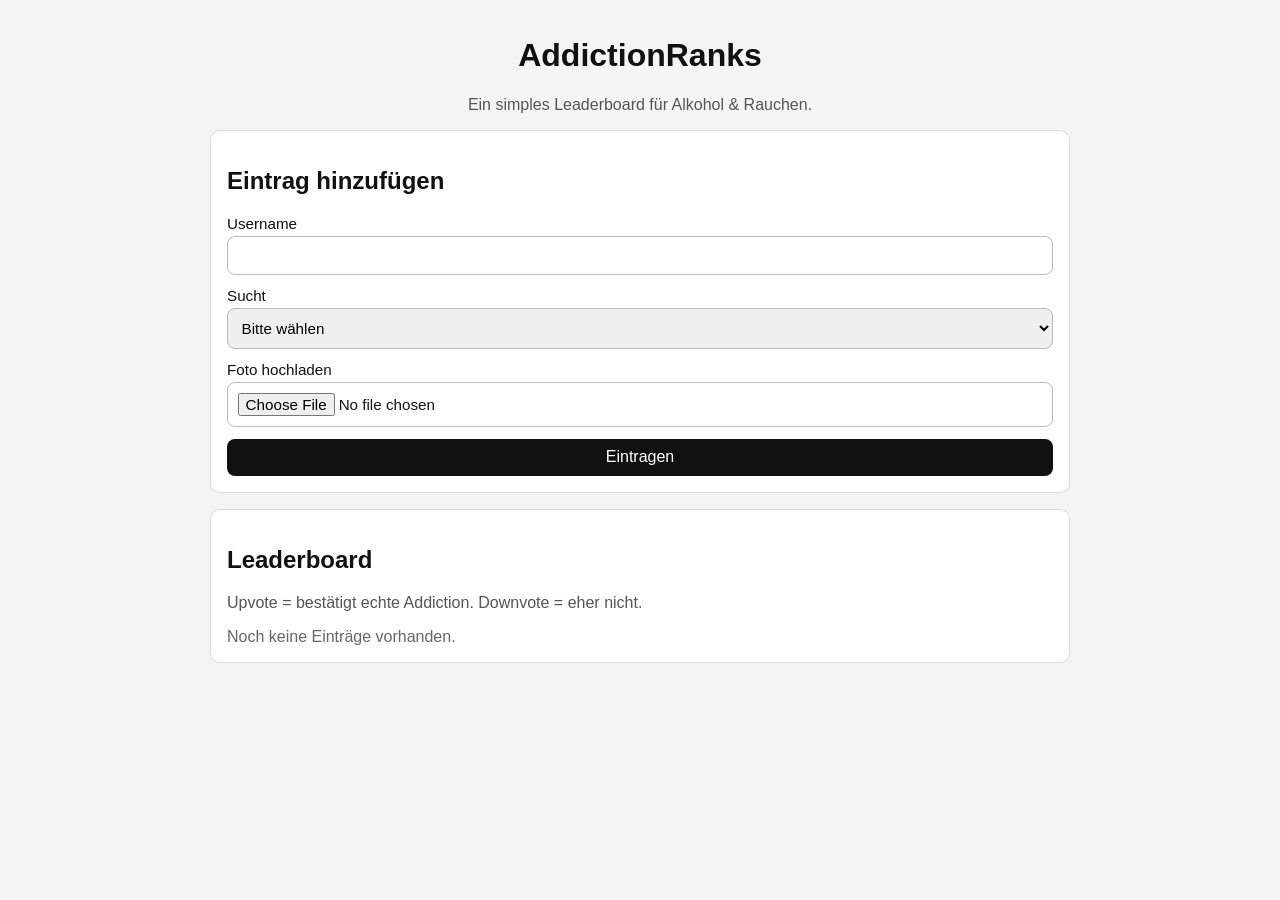
==== index.html @ 6ead7b9b "Create simple AddictionRanks leaderboard page" ====
<!doctype html>
<html lang="de">
  <head>
    <meta charset="UTF-8" />
    <meta name="viewport" content="width=device-width, initial-scale=1.0" />
    <title>AddictionRanks</title>
    <link rel="stylesheet" href="styles.css" />
  </head>
  <body>
    <main class="container">
      <header>
        <h1>AddictionRanks</h1>
        <p class="subtitle">Ein simples Leaderboard für Alkohol &amp; Rauchen.</p>
      </header>

      <section class="card">
        <h2>Eintrag hinzufügen</h2>
        <form id="entry-form">
          <label>
            Username
            <input type="text" id="username" maxlength="24" required />
          </label>

          <label>
            Sucht
            <select id="addiction" required>
              <option value="">Bitte wählen</option>
              <option value="Alkohol">Alkohol</option>
              <option value="Rauchen">Rauchen</option>
            </select>
          </label>

          <label>
            Foto hochladen
            <input type="file" id="photo" accept="image/*" required />
          </label>

          <button type="submit">Eintragen</button>
        </form>
      </section>

      <section class="card">
        <h2>Leaderboard</h2>
        <p class="hint">Upvote = bestätigt echte Addiction. Downvote = eher nicht.</p>
        <div id="leaderboard" class="leaderboard"></div>
      </section>
    </main>

    <template id="entry-template">
      <article class="entry">
        <img class="entry-photo" alt="Upload eines Users" />
        <div class="entry-content">
          <h3 class="entry-name"></h3>
          <p class="entry-addiction"></p>
          <p class="entry-score"></p>
          <div class="entry-actions">
            <button class="vote-up" type="button">⬆ Upvote</button>
            <button class="vote-down" type="button">⬇ Downvote</button>
          </div>
        </div>
      </article>
    </template>

    <script src="script.js"></script>
  </body>
</html>
---- styles.css ----
:root {
  color-scheme: light;
  font-family: Arial, Helvetica, sans-serif;
}

body {
  margin: 0;
  background: #f4f4f4;
  color: #111;
}

.container {
  max-width: 860px;
  margin: 0 auto;
  padding: 1rem;
}

header {
  text-align: center;
  margin-bottom: 1rem;
}

.subtitle {
  margin-top: 0;
  color: #555;
}

.card {
  background: #fff;
  border: 1px solid #ddd;
  border-radius: 10px;
  padding: 1rem;
  margin-bottom: 1rem;
}

form {
  display: grid;
  gap: 0.75rem;
}

label {
  display: grid;
  gap: 0.3rem;
  font-size: 0.95rem;
}

input,
select,
button {
  font: inherit;
  padding: 0.6rem;
  border-radius: 8px;
  border: 1px solid #bbb;
}

button {
  cursor: pointer;
  background: #111;
  color: #fff;
  border: 0;
}

button:hover {
  opacity: 0.9;
}

.hint {
  margin-top: 0;
  color: #555;
}

.leaderboard {
  display: grid;
  gap: 0.75rem;
}

.entry {
  border: 1px solid #ddd;
  border-radius: 8px;
  padding: 0.75rem;
  display: grid;
  grid-template-columns: 120px 1fr;
  gap: 0.75rem;
  align-items: start;
}

.entry-photo {
  width: 120px;
  height: 120px;
  object-fit: cover;
  border-radius: 8px;
  background: #eee;
}

.entry-content h3,
.entry-content p {
  margin: 0 0 0.4rem;
}

.entry-actions {
  display: flex;
  gap: 0.4rem;
}

.entry-actions button {
  background: #222;
  padding: 0.45rem 0.6rem;
}

.empty {
  margin: 0;
  color: #666;
}

@media (max-width: 620px) {
  .entry {
    grid-template-columns: 1fr;
  }

  .entry-photo {
    width: 100%;
    height: 220px;
  }
}
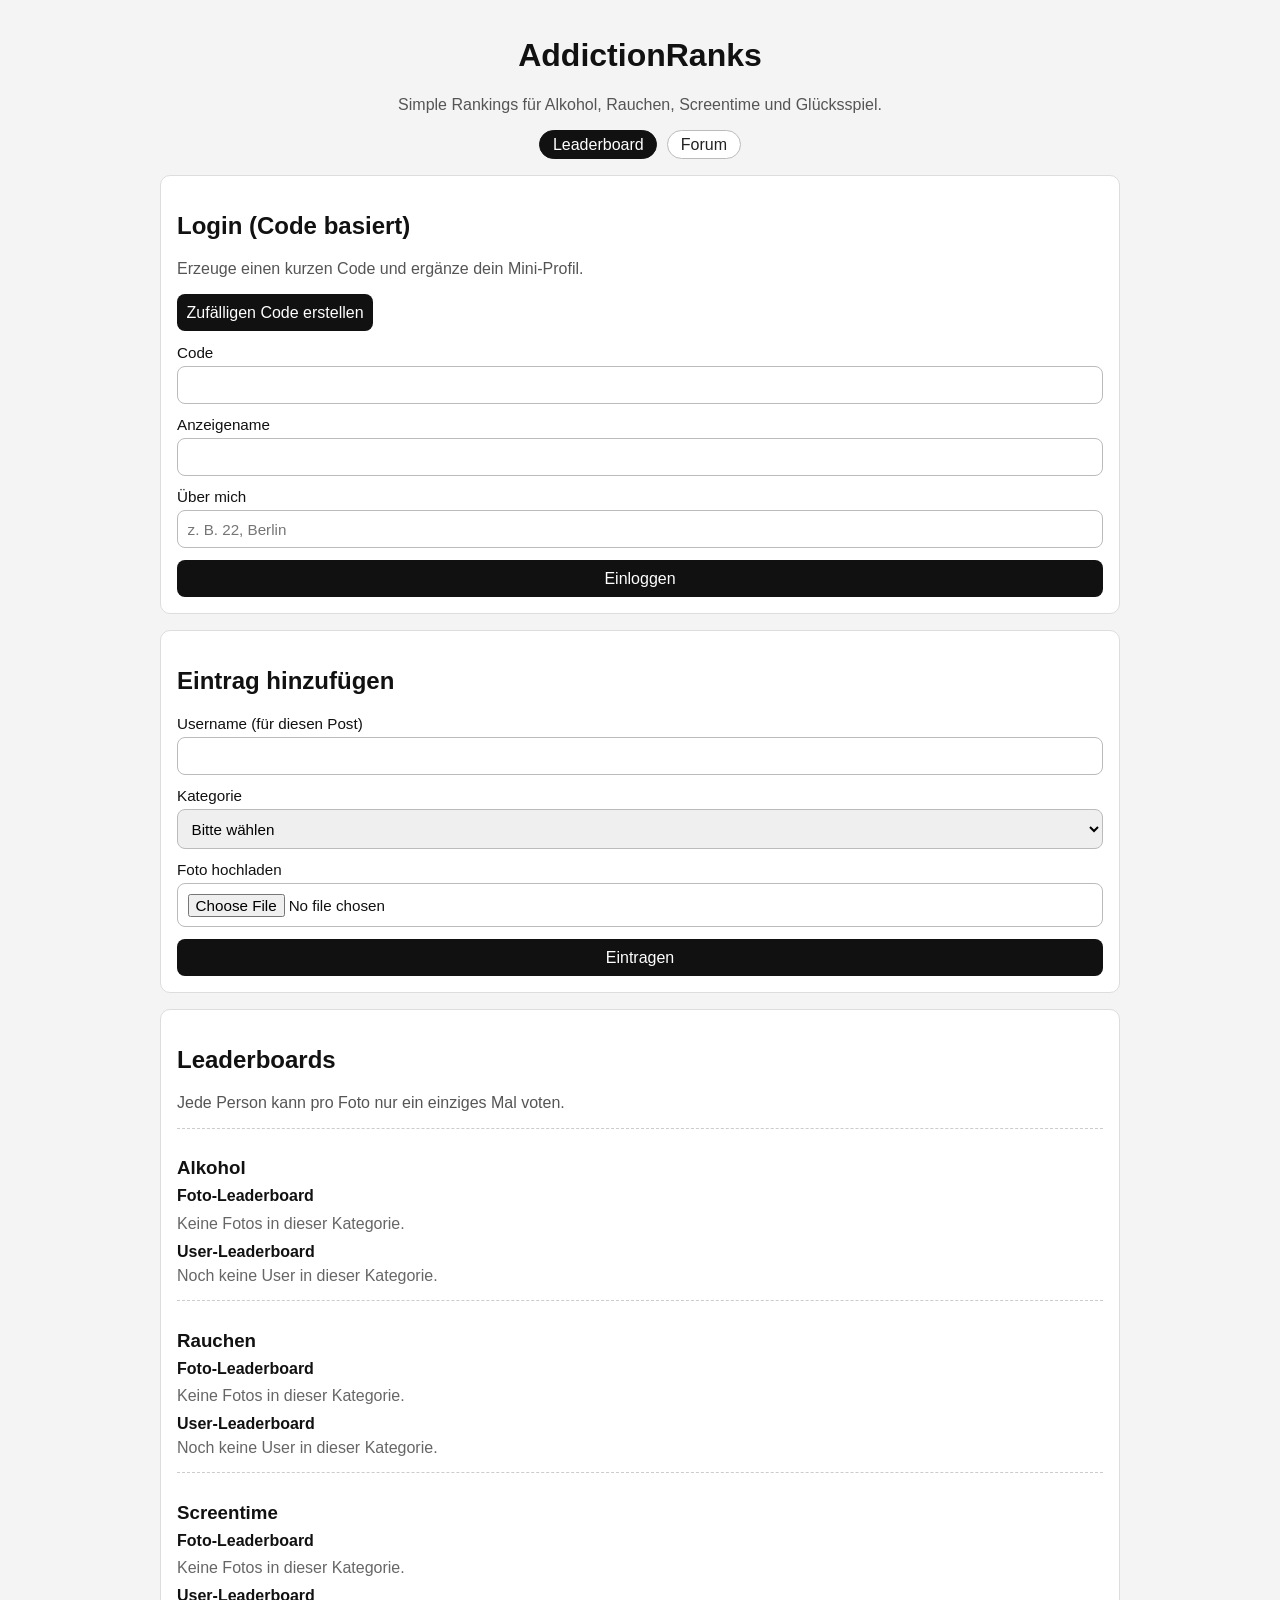
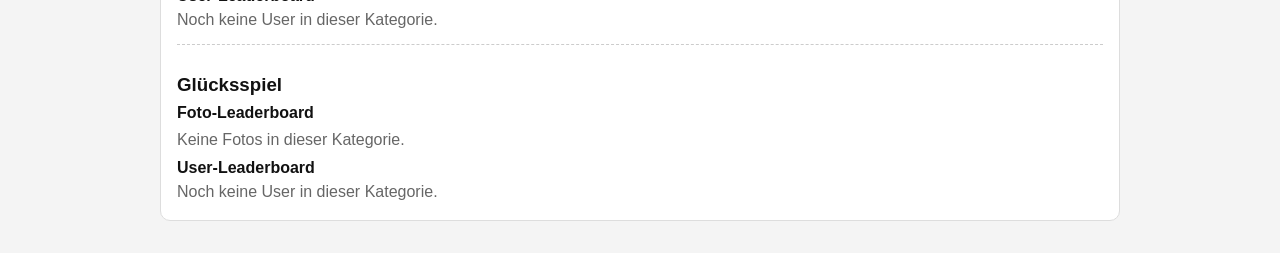
==== commit 8ab490d9: "Add code login, multi-category leaderboards, and forum subpage" ====
--- a/index.html
+++ b/index.html
@@ -10,24 +10,56 @@
     <main class="container">
       <header>
         <h1>AddictionRanks</h1>
-        <p class="subtitle">Ein simples Leaderboard für Alkohol &amp; Rauchen.</p>
+        <p class="subtitle">Simple Rankings für Alkohol, Rauchen, Screentime und Glücksspiel.</p>
+        <nav class="nav-links">
+          <a href="index.html" aria-current="page">Leaderboard</a>
+          <a href="forum.html">Forum</a>
+        </nav>
       </header>
+
+      <section class="card" id="auth-card">
+        <h2>Login (Code basiert)</h2>
+        <p class="hint">Erzeuge einen kurzen Code und ergänze dein Mini-Profil.</p>
+
+        <div id="auth-logged-out">
+          <button type="button" id="generate-code">Zufälligen Code erstellen</button>
+          <p class="generated-code" id="generated-code"></p>
+          <form id="activate-code-form" class="inline-form">
+            <label>
+              Code
+              <input type="text" id="login-code" maxlength="8" required />
+            </label>
+            <label>
+              Anzeigename
+              <input type="text" id="profile-name" maxlength="24" required />
+            </label>
+            <label>
+              Über mich
+              <input type="text" id="profile-about" maxlength="80" placeholder="z. B. 22, Berlin" />
+            </label>
+            <button type="submit">Einloggen</button>
+          </form>
+        </div>
+
+        <div id="auth-logged-in" hidden>
+          <p><strong>Code:</strong> <span id="session-code"></span></p>
+          <p><strong>Name:</strong> <span id="session-name"></span></p>
+          <p><strong>Profil:</strong> <span id="session-about"></span></p>
+          <button type="button" id="logout">Ausloggen</button>
+        </div>
+      </section>
 
       <section class="card">
         <h2>Eintrag hinzufügen</h2>
         <form id="entry-form">
           <label>
-            Username
+            Username (für diesen Post)
             <input type="text" id="username" maxlength="24" required />
           </label>
 
           <label>
-            Sucht
-            <select id="addiction" required>
-              <option value="">Bitte wählen</option>
-              <option value="Alkohol">Alkohol</option>
-              <option value="Rauchen">Rauchen</option>
-            </select>
+            Kategorie
+            <select id="addiction" required></select>
           </label>
 
           <label>
@@ -40,23 +72,24 @@
       </section>
 
       <section class="card">
-        <h2>Leaderboard</h2>
-        <p class="hint">Upvote = bestätigt echte Addiction. Downvote = eher nicht.</p>
-        <div id="leaderboard" class="leaderboard"></div>
+        <h2>Leaderboards</h2>
+        <p class="hint">Jede Person kann pro Foto nur ein einziges Mal voten.</p>
+        <div id="leaderboards" class="leaderboards"></div>
       </section>
     </main>
 
-    <template id="entry-template">
+    <template id="photo-entry-template">
       <article class="entry">
         <img class="entry-photo" alt="Upload eines Users" />
         <div class="entry-content">
-          <h3 class="entry-name"></h3>
-          <p class="entry-addiction"></p>
+          <h4 class="entry-name"></h4>
+          <p class="entry-profile"></p>
           <p class="entry-score"></p>
           <div class="entry-actions">
             <button class="vote-up" type="button">⬆ Upvote</button>
             <button class="vote-down" type="button">⬇ Downvote</button>
           </div>
+          <p class="vote-info"></p>
         </div>
       </article>
     </template>
--- a/styles.css
+++ b/styles.css
@@ -10,7 +10,7 @@
 }
 
 .container {
-  max-width: 860px;
+  max-width: 960px;
   margin: 0 auto;
   padding: 1rem;
 }
@@ -23,6 +23,27 @@
 .subtitle {
   margin-top: 0;
   color: #555;
+}
+
+.nav-links {
+  display: flex;
+  justify-content: center;
+  gap: 0.6rem;
+}
+
+.nav-links a {
+  text-decoration: none;
+  border: 1px solid #bbb;
+  border-radius: 999px;
+  padding: 0.3rem 0.8rem;
+  color: #222;
+  background: #fff;
+}
+
+.nav-links a[aria-current="page"] {
+  background: #111;
+  color: #fff;
+  border-color: #111;
 }
 
 .card {
@@ -38,6 +59,10 @@
   gap: 0.75rem;
 }
 
+.inline-form {
+  margin-top: 0.8rem;
+}
+
 label {
   display: grid;
   gap: 0.3rem;
@@ -46,11 +71,17 @@
 
 input,
 select,
-button {
+button,
+textarea {
   font: inherit;
   padding: 0.6rem;
   border-radius: 8px;
   border: 1px solid #bbb;
+}
+
+.generated-code {
+  margin: 0.6rem 0 0;
+  font-weight: bold;
 }
 
 button {
@@ -69,9 +100,24 @@
   color: #555;
 }
 
+.leaderboards,
 .leaderboard {
   display: grid;
   gap: 0.75rem;
+}
+
+.category-block {
+  border-top: 1px dashed #ccc;
+  padding-top: 0.6rem;
+}
+
+.category-block h3 {
+  margin-bottom: 0.5rem;
+}
+
+.category-block h4 {
+  margin: 0.4rem 0;
+  font-size: 1rem;
 }
 
 .entry {
@@ -81,7 +127,6 @@
   display: grid;
   grid-template-columns: 120px 1fr;
   gap: 0.75rem;
-  align-items: start;
 }
 
 .entry-photo {
@@ -92,14 +137,15 @@
   background: #eee;
 }
 
-.entry-content h3,
+.entry-content h4,
 .entry-content p {
-  margin: 0 0 0.4rem;
+  margin: 0 0 0.35rem;
 }
 
 .entry-actions {
   display: flex;
   gap: 0.4rem;
+  margin-bottom: 0.2rem;
 }
 
 .entry-actions button {
@@ -107,12 +153,25 @@
   padding: 0.45rem 0.6rem;
 }
 
+.simple-list p,
 .empty {
-  margin: 0;
+  margin: 0.2rem 0;
   color: #666;
 }
 
-@media (max-width: 620px) {
+.forum-post {
+  border: 1px solid #ddd;
+  border-radius: 8px;
+  padding: 0.75rem;
+  background: #fafafa;
+}
+
+.forum-post h3,
+.forum-post p {
+  margin: 0 0 0.4rem;
+}
+
+@media (max-width: 680px) {
   .entry {
     grid-template-columns: 1fr;
   }
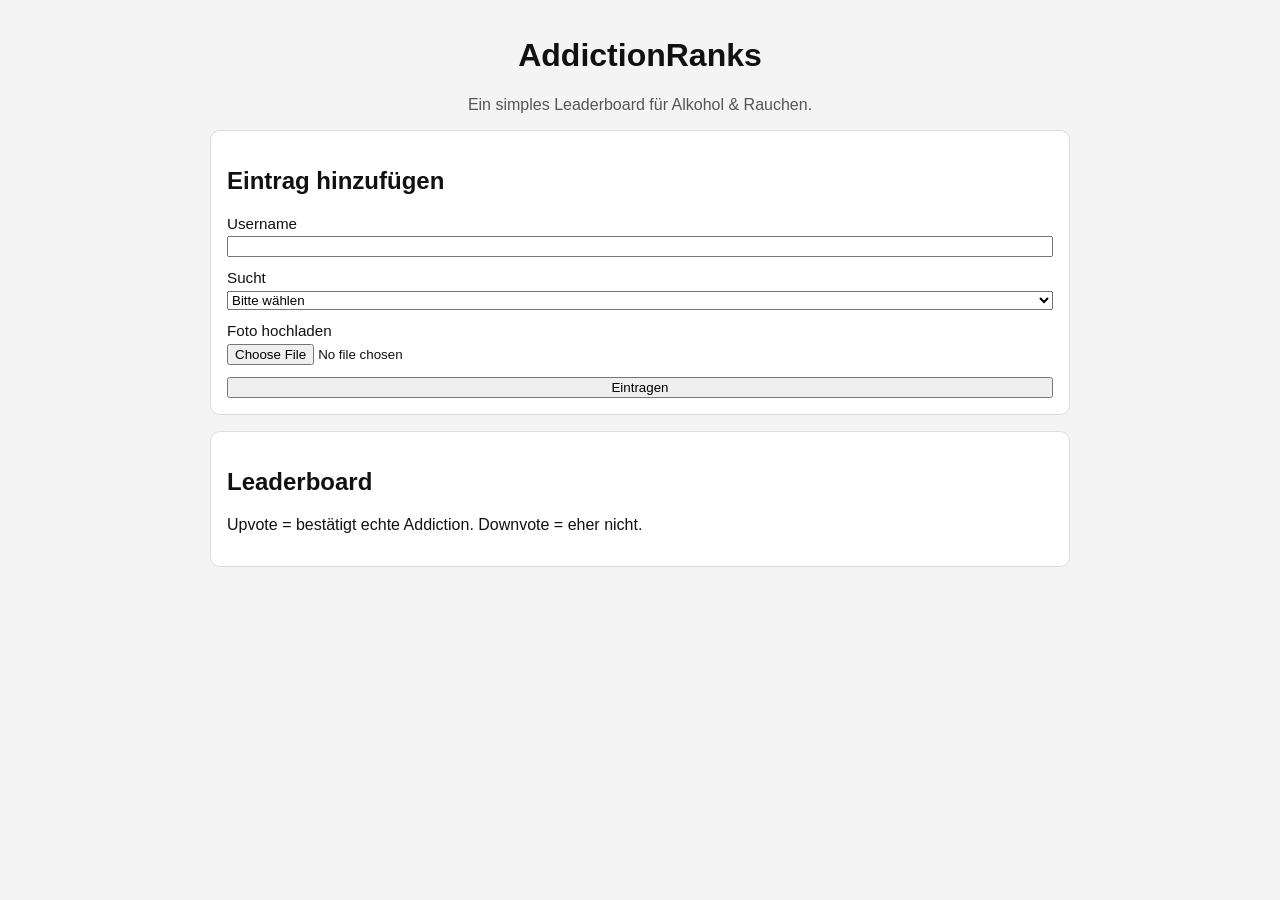
==== commit be33e231: "Merge branch 'main' into codex/generate-simple-addiction-leaderboard-page-nsp6j1" ====
--- a/index.html
+++ b/index.html
@@ -10,56 +10,24 @@
     <main class="container">
       <header>
         <h1>AddictionRanks</h1>
-        <p class="subtitle">Simple Rankings für Alkohol, Rauchen, Screentime und Glücksspiel.</p>
-        <nav class="nav-links">
-          <a href="index.html" aria-current="page">Leaderboard</a>
-          <a href="forum.html">Forum</a>
-        </nav>
+        <p class="subtitle">Ein simples Leaderboard für Alkohol &amp; Rauchen.</p>
       </header>
-
-      <section class="card" id="auth-card">
-        <h2>Login (Code basiert)</h2>
-        <p class="hint">Erzeuge einen kurzen Code und ergänze dein Mini-Profil.</p>
-
-        <div id="auth-logged-out">
-          <button type="button" id="generate-code">Zufälligen Code erstellen</button>
-          <p class="generated-code" id="generated-code"></p>
-          <form id="activate-code-form" class="inline-form">
-            <label>
-              Code
-              <input type="text" id="login-code" maxlength="8" required />
-            </label>
-            <label>
-              Anzeigename
-              <input type="text" id="profile-name" maxlength="24" required />
-            </label>
-            <label>
-              Über mich
-              <input type="text" id="profile-about" maxlength="80" placeholder="z. B. 22, Berlin" />
-            </label>
-            <button type="submit">Einloggen</button>
-          </form>
-        </div>
-
-        <div id="auth-logged-in" hidden>
-          <p><strong>Code:</strong> <span id="session-code"></span></p>
-          <p><strong>Name:</strong> <span id="session-name"></span></p>
-          <p><strong>Profil:</strong> <span id="session-about"></span></p>
-          <button type="button" id="logout">Ausloggen</button>
-        </div>
-      </section>
 
       <section class="card">
         <h2>Eintrag hinzufügen</h2>
         <form id="entry-form">
           <label>
-            Username (für diesen Post)
+            Username
             <input type="text" id="username" maxlength="24" required />
           </label>
 
           <label>
-            Kategorie
-            <select id="addiction" required></select>
+            Sucht
+            <select id="addiction" required>
+              <option value="">Bitte wählen</option>
+              <option value="Alkohol">Alkohol</option>
+              <option value="Rauchen">Rauchen</option>
+            </select>
           </label>
 
           <label>
@@ -72,24 +40,23 @@
       </section>
 
       <section class="card">
-        <h2>Leaderboards</h2>
-        <p class="hint">Jede Person kann pro Foto nur ein einziges Mal voten.</p>
-        <div id="leaderboards" class="leaderboards"></div>
+        <h2>Leaderboard</h2>
+        <p class="hint">Upvote = bestätigt echte Addiction. Downvote = eher nicht.</p>
+        <div id="leaderboard" class="leaderboard"></div>
       </section>
     </main>
 
-    <template id="photo-entry-template">
+    <template id="entry-template">
       <article class="entry">
         <img class="entry-photo" alt="Upload eines Users" />
         <div class="entry-content">
-          <h4 class="entry-name"></h4>
-          <p class="entry-profile"></p>
+          <h3 class="entry-name"></h3>
+          <p class="entry-addiction"></p>
           <p class="entry-score"></p>
           <div class="entry-actions">
             <button class="vote-up" type="button">⬆ Upvote</button>
             <button class="vote-down" type="button">⬇ Downvote</button>
           </div>
-          <p class="vote-info"></p>
         </div>
       </article>
     </template>
--- a/styles.css
+++ b/styles.css
@@ -10,7 +10,7 @@
 }
 
 .container {
-  max-width: 960px;
+  max-width: 860px;
   margin: 0 auto;
   padding: 1rem;
 }
@@ -73,6 +73,7 @@
 select,
 button,
 textarea {
+button {
   font: inherit;
   padding: 0.6rem;
   border-radius: 8px;
@@ -127,6 +128,7 @@
   display: grid;
   grid-template-columns: 120px 1fr;
   gap: 0.75rem;
+  align-items: start;
 }
 
 .entry-photo {
@@ -140,6 +142,9 @@
 .entry-content h4,
 .entry-content p {
   margin: 0 0 0.35rem;
+.entry-content h3,
+.entry-content p {
+  margin: 0 0 0.4rem;
 }
 
 .entry-actions {
@@ -172,6 +177,12 @@
 }
 
 @media (max-width: 680px) {
+.empty {
+  margin: 0;
+  color: #666;
+}
+
+@media (max-width: 620px) {
   .entry {
     grid-template-columns: 1fr;
   }
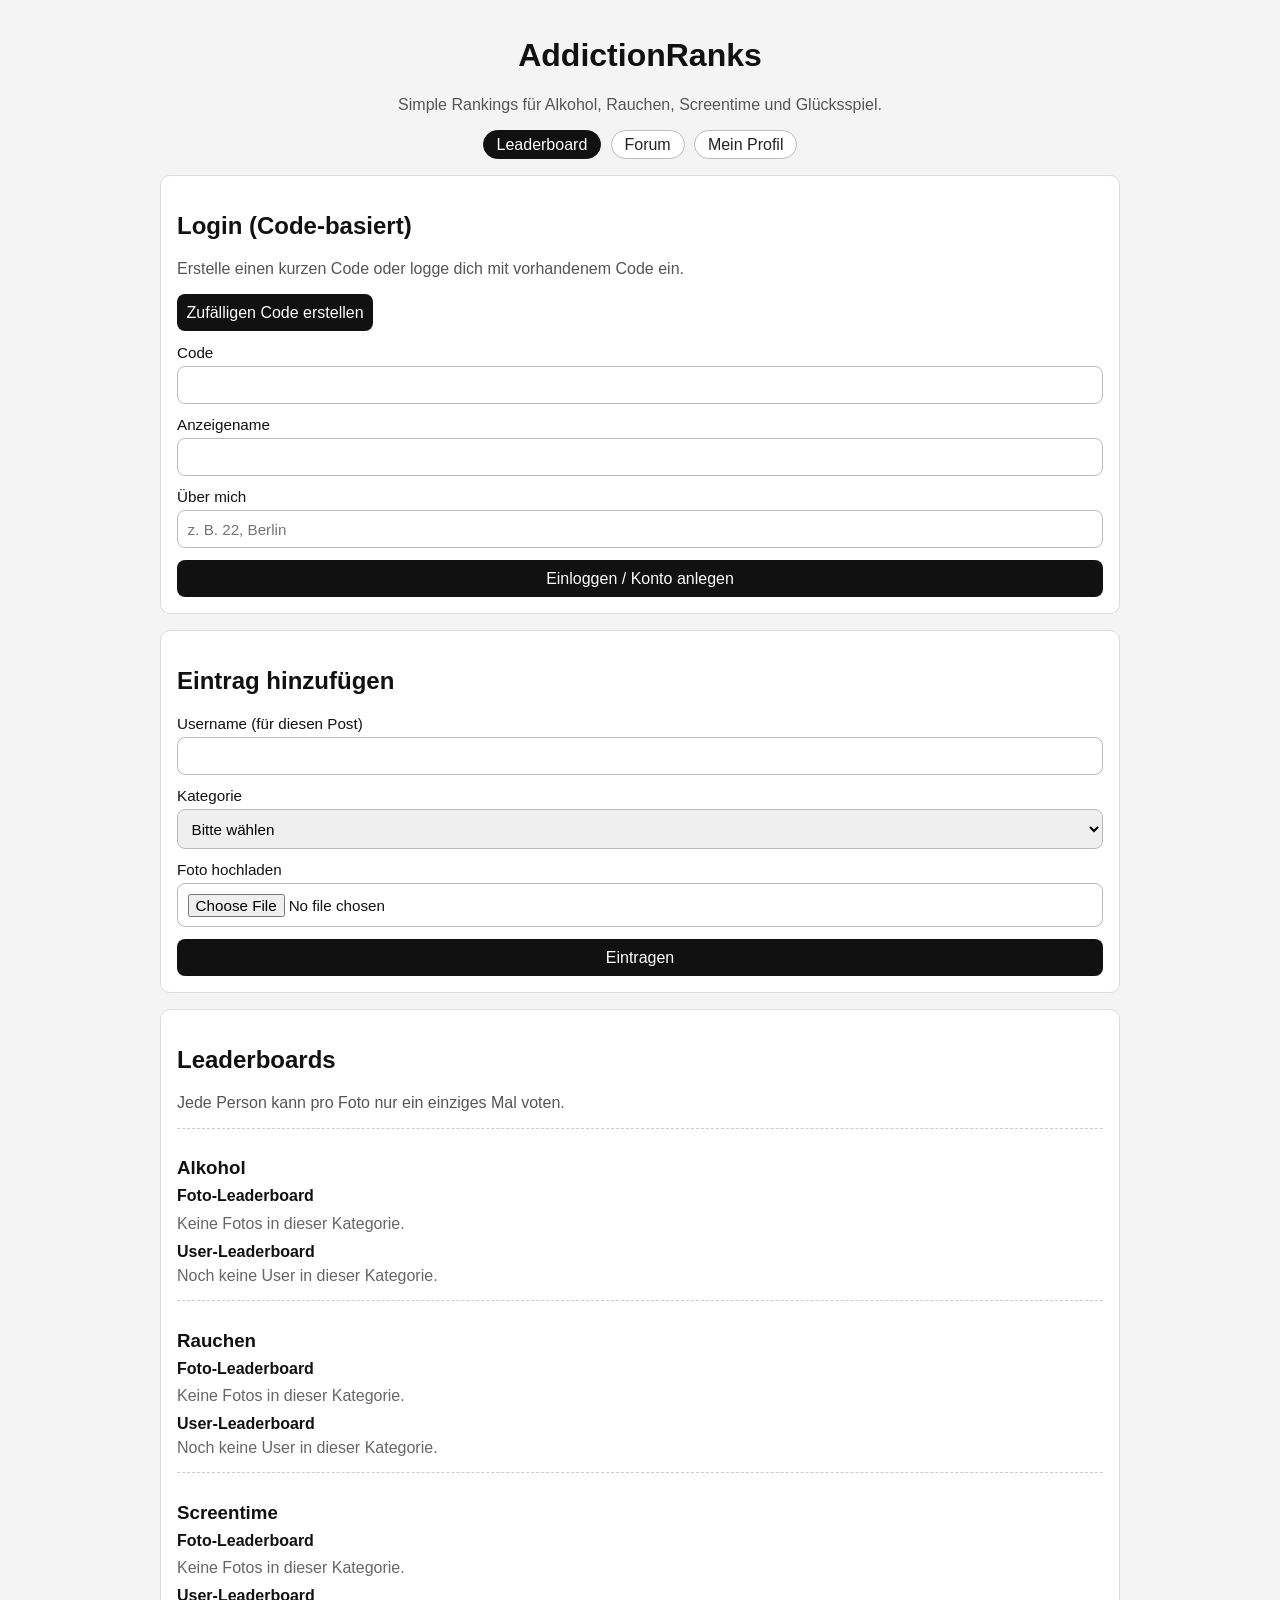
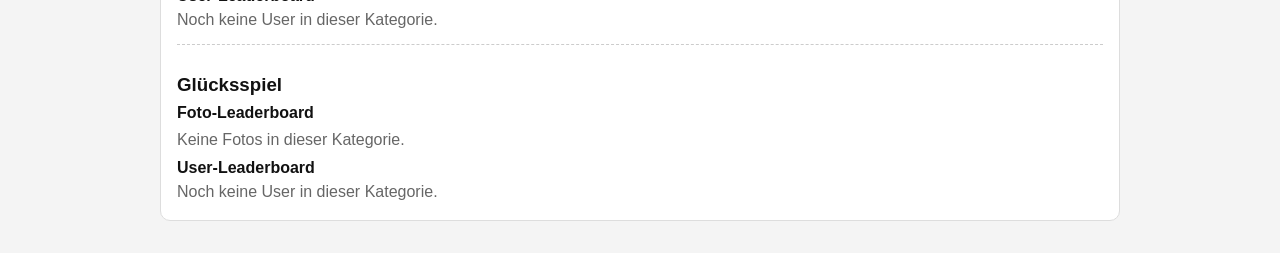
==== commit f5a42192: "Fix forum login/posting and add per-user profile subpages" ====
--- a/index.html
+++ b/index.html
@@ -10,24 +10,58 @@
     <main class="container">
       <header>
         <h1>AddictionRanks</h1>
-        <p class="subtitle">Ein simples Leaderboard für Alkohol &amp; Rauchen.</p>
+        <p class="subtitle">Simple Rankings für Alkohol, Rauchen, Screentime und Glücksspiel.</p>
+        <nav class="nav-links">
+          <a href="index.html" aria-current="page">Leaderboard</a>
+          <a href="forum.html">Forum</a>
+          <a href="profile.html">Mein Profil</a>
+        </nav>
       </header>
+
+      <section class="card" id="auth-card">
+        <h2>Login (Code-basiert)</h2>
+        <p class="hint">Erstelle einen kurzen Code oder logge dich mit vorhandenem Code ein.</p>
+
+        <div id="auth-logged-out">
+          <button type="button" id="generate-code">Zufälligen Code erstellen</button>
+          <p class="generated-code" id="generated-code"></p>
+          <form id="activate-code-form" class="inline-form">
+            <label>
+              Code
+              <input type="text" id="login-code" maxlength="8" required />
+            </label>
+            <label>
+              Anzeigename
+              <input type="text" id="profile-name" maxlength="24" required />
+            </label>
+            <label>
+              Über mich
+              <input type="text" id="profile-about" maxlength="80" placeholder="z. B. 22, Berlin" />
+            </label>
+            <button type="submit">Einloggen / Konto anlegen</button>
+          </form>
+        </div>
+
+        <div id="auth-logged-in" hidden>
+          <p><strong>Code:</strong> <span id="session-code"></span></p>
+          <p><strong>Name:</strong> <span id="session-name"></span></p>
+          <p><strong>Profil:</strong> <span id="session-about"></span></p>
+          <p><a id="my-profile-link" href="profile.html">Zum eigenen Profil</a></p>
+          <button type="button" id="logout">Ausloggen</button>
+        </div>
+      </section>
 
       <section class="card">
         <h2>Eintrag hinzufügen</h2>
         <form id="entry-form">
           <label>
-            Username
+            Username (für diesen Post)
             <input type="text" id="username" maxlength="24" required />
           </label>
 
           <label>
-            Sucht
-            <select id="addiction" required>
-              <option value="">Bitte wählen</option>
-              <option value="Alkohol">Alkohol</option>
-              <option value="Rauchen">Rauchen</option>
-            </select>
+            Kategorie
+            <select id="addiction" required></select>
           </label>
 
           <label>
@@ -40,23 +74,24 @@
       </section>
 
       <section class="card">
-        <h2>Leaderboard</h2>
-        <p class="hint">Upvote = bestätigt echte Addiction. Downvote = eher nicht.</p>
-        <div id="leaderboard" class="leaderboard"></div>
+        <h2>Leaderboards</h2>
+        <p class="hint">Jede Person kann pro Foto nur ein einziges Mal voten.</p>
+        <div id="leaderboards" class="leaderboards"></div>
       </section>
     </main>
 
-    <template id="entry-template">
+    <template id="photo-entry-template">
       <article class="entry">
         <img class="entry-photo" alt="Upload eines Users" />
         <div class="entry-content">
-          <h3 class="entry-name"></h3>
-          <p class="entry-addiction"></p>
+          <h4 class="entry-name"></h4>
+          <p class="entry-profile"></p>
           <p class="entry-score"></p>
           <div class="entry-actions">
             <button class="vote-up" type="button">⬆ Upvote</button>
             <button class="vote-down" type="button">⬇ Downvote</button>
           </div>
+          <p class="vote-info"></p>
         </div>
       </article>
     </template>
--- a/styles.css
+++ b/styles.css
@@ -10,7 +10,7 @@
 }
 
 .container {
-  max-width: 860px;
+  max-width: 960px;
   margin: 0 auto;
   padding: 1rem;
 }
@@ -29,6 +29,7 @@
   display: flex;
   justify-content: center;
   gap: 0.6rem;
+  flex-wrap: wrap;
 }
 
 .nav-links a {
@@ -73,11 +74,14 @@
 select,
 button,
 textarea {
-button {
   font: inherit;
   padding: 0.6rem;
   border-radius: 8px;
   border: 1px solid #bbb;
+}
+
+textarea {
+  resize: vertical;
 }
 
 .generated-code {
@@ -128,7 +132,6 @@
   display: grid;
   grid-template-columns: 120px 1fr;
   gap: 0.75rem;
-  align-items: start;
 }
 
 .entry-photo {
@@ -142,9 +145,6 @@
 .entry-content h4,
 .entry-content p {
   margin: 0 0 0.35rem;
-.entry-content h3,
-.entry-content p {
-  margin: 0 0 0.4rem;
 }
 
 .entry-actions {
@@ -176,13 +176,22 @@
   margin: 0 0 0.4rem;
 }
 
+.profile-card {
+  border: 1px solid #ddd;
+  border-radius: 8px;
+  padding: 0.75rem;
+  background: #fafafa;
+}
+
+.profile-photo {
+  width: 160px;
+  height: 160px;
+  border-radius: 8px;
+  object-fit: cover;
+  background: #eee;
+}
+
 @media (max-width: 680px) {
-.empty {
-  margin: 0;
-  color: #666;
-}
-
-@media (max-width: 620px) {
   .entry {
     grid-template-columns: 1fr;
   }
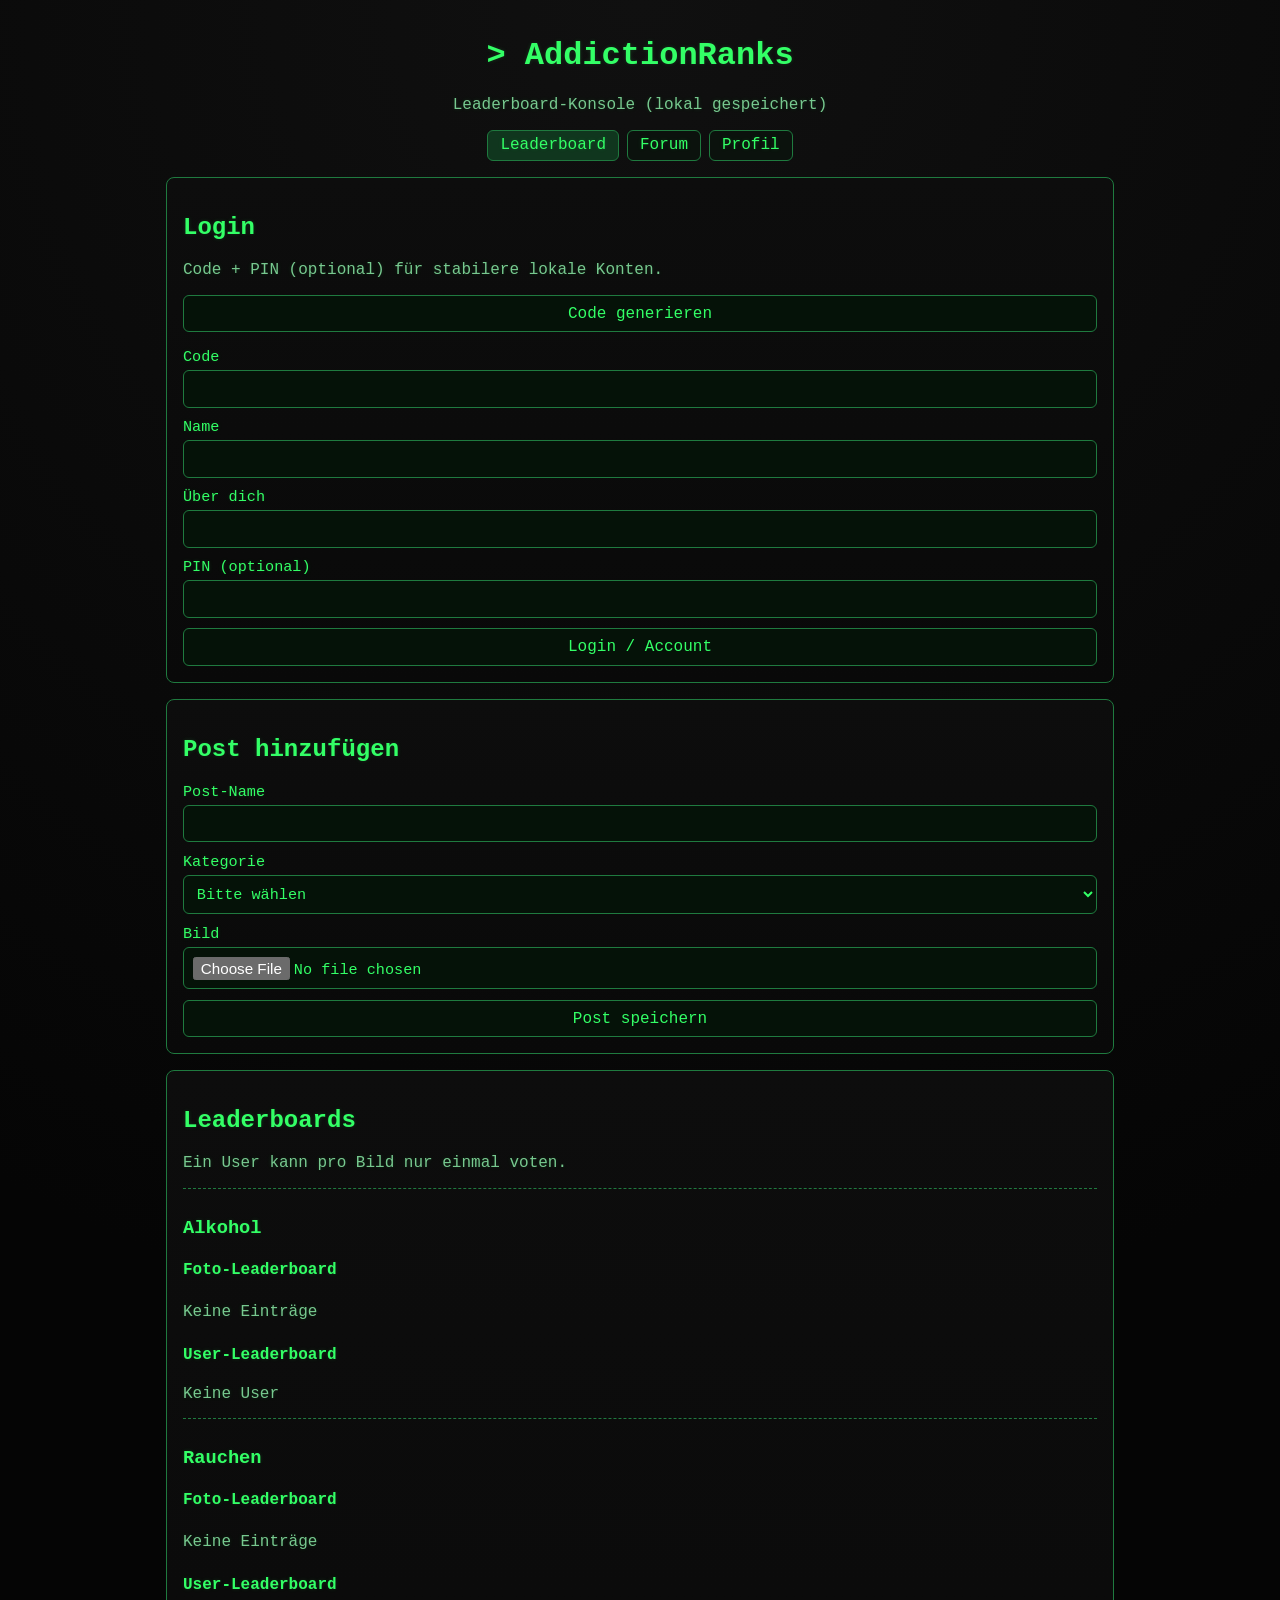
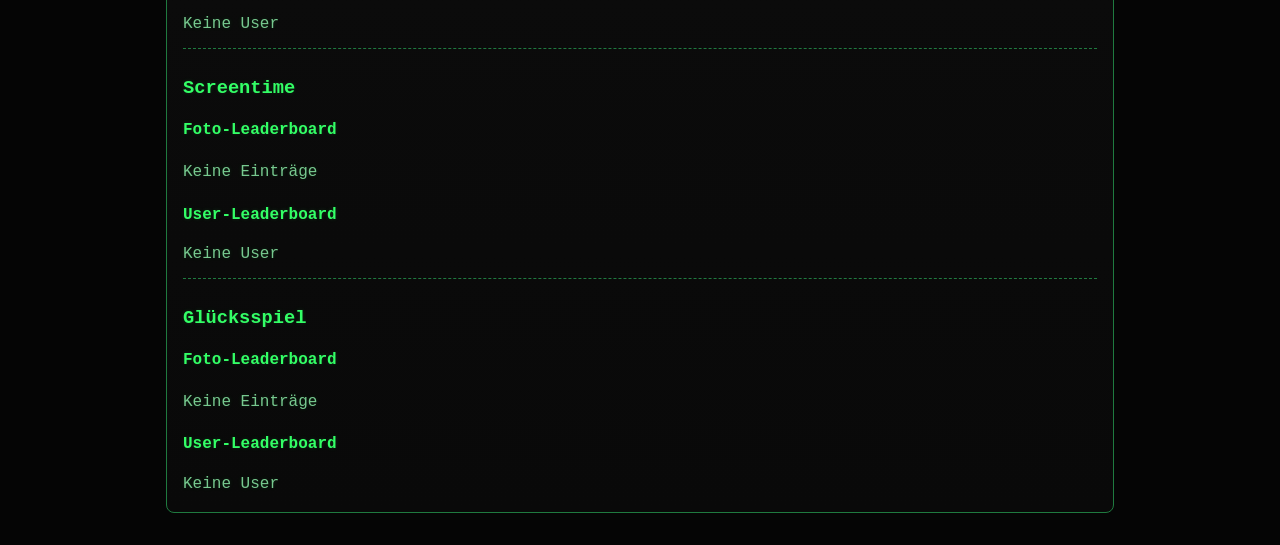
==== commit 2b8f1f69: "Redesign terminal UI and simplify auth/forum/profile logic" ====
--- a/index.html
+++ b/index.html
@@ -3,99 +3,76 @@
   <head>
     <meta charset="UTF-8" />
     <meta name="viewport" content="width=device-width, initial-scale=1.0" />
-    <title>AddictionRanks</title>
+    <title>AddictionRanks // Leaderboard</title>
     <link rel="stylesheet" href="styles.css" />
   </head>
   <body>
-    <main class="container">
+    <main class="container terminal">
       <header>
-        <h1>AddictionRanks</h1>
-        <p class="subtitle">Simple Rankings für Alkohol, Rauchen, Screentime und Glücksspiel.</p>
+        <h1>&gt; AddictionRanks</h1>
+        <p class="subtitle">Leaderboard-Konsole (lokal gespeichert)</p>
         <nav class="nav-links">
           <a href="index.html" aria-current="page">Leaderboard</a>
           <a href="forum.html">Forum</a>
-          <a href="profile.html">Mein Profil</a>
+          <a href="profile.html">Profil</a>
         </nav>
       </header>
 
-      <section class="card" id="auth-card">
-        <h2>Login (Code-basiert)</h2>
-        <p class="hint">Erstelle einen kurzen Code oder logge dich mit vorhandenem Code ein.</p>
-
-        <div id="auth-logged-out">
-          <button type="button" id="generate-code">Zufälligen Code erstellen</button>
-          <p class="generated-code" id="generated-code"></p>
-          <form id="activate-code-form" class="inline-form">
-            <label>
-              Code
-              <input type="text" id="login-code" maxlength="8" required />
-            </label>
-            <label>
-              Anzeigename
-              <input type="text" id="profile-name" maxlength="24" required />
-            </label>
-            <label>
-              Über mich
-              <input type="text" id="profile-about" maxlength="80" placeholder="z. B. 22, Berlin" />
-            </label>
-            <button type="submit">Einloggen / Konto anlegen</button>
+      <section class="card">
+        <h2>Login</h2>
+        <p class="hint">Code + PIN (optional) für stabilere lokale Konten.</p>
+        <div id="auth-out">
+          <button type="button" id="generate-code">Code generieren</button>
+          <p id="generated-code" class="mono"></p>
+          <form id="login-form">
+            <label>Code <input id="login-code" maxlength="8" required /></label>
+            <label>Name <input id="login-name" maxlength="24" required /></label>
+            <label>Über dich <input id="login-about" maxlength="80" /></label>
+            <label>PIN (optional) <input id="login-pin" type="password" maxlength="32" /></label>
+            <button type="submit">Login / Account</button>
           </form>
         </div>
-
-        <div id="auth-logged-in" hidden>
-          <p><strong>Code:</strong> <span id="session-code"></span></p>
-          <p><strong>Name:</strong> <span id="session-name"></span></p>
-          <p><strong>Profil:</strong> <span id="session-about"></span></p>
-          <p><a id="my-profile-link" href="profile.html">Zum eigenen Profil</a></p>
-          <button type="button" id="logout">Ausloggen</button>
+        <div id="auth-in" hidden>
+          <p id="session-line"></p>
+          <p><a id="session-profile-link" href="profile.html">Zu meinem Profil</a></p>
+          <button type="button" id="logout">Logout</button>
         </div>
       </section>
 
       <section class="card">
-        <h2>Eintrag hinzufügen</h2>
+        <h2>Post hinzufügen</h2>
         <form id="entry-form">
-          <label>
-            Username (für diesen Post)
-            <input type="text" id="username" maxlength="24" required />
-          </label>
-
-          <label>
-            Kategorie
-            <select id="addiction" required></select>
-          </label>
-
-          <label>
-            Foto hochladen
-            <input type="file" id="photo" accept="image/*" required />
-          </label>
-
-          <button type="submit">Eintragen</button>
+          <label>Post-Name <input id="post-name" maxlength="24" required /></label>
+          <label>Kategorie <select id="entry-category" required></select></label>
+          <label>Bild <input id="entry-photo" type="file" accept="image/*" required /></label>
+          <button type="submit">Post speichern</button>
         </form>
       </section>
 
       <section class="card">
         <h2>Leaderboards</h2>
-        <p class="hint">Jede Person kann pro Foto nur ein einziges Mal voten.</p>
-        <div id="leaderboards" class="leaderboards"></div>
+        <p class="hint">Ein User kann pro Bild nur einmal voten.</p>
+        <div id="boards" class="leaderboards"></div>
       </section>
     </main>
 
-    <template id="photo-entry-template">
+    <template id="entry-template">
       <article class="entry">
-        <img class="entry-photo" alt="Upload eines Users" />
+        <img class="entry-photo" alt="User Upload" />
         <div class="entry-content">
-          <h4 class="entry-name"></h4>
-          <p class="entry-profile"></p>
+          <h3 class="entry-title"></h3>
+          <p class="entry-owner"></p>
           <p class="entry-score"></p>
           <div class="entry-actions">
-            <button class="vote-up" type="button">⬆ Upvote</button>
-            <button class="vote-down" type="button">⬇ Downvote</button>
+            <button class="vote-up" type="button">+1</button>
+            <button class="vote-down" type="button">-1</button>
           </div>
-          <p class="vote-info"></p>
+          <p class="vote-info hint"></p>
         </div>
       </article>
     </template>
 
+    <script src="app.js"></script>
     <script src="script.js"></script>
   </body>
 </html>
--- a/styles.css
+++ b/styles.css
@@ -1,203 +1,112 @@
 :root {
-  color-scheme: light;
-  font-family: Arial, Helvetica, sans-serif;
+  --bg: #050505;
+  --panel: #0b0b0b;
+  --line: #1f7a3f;
+  --text: #33ff66;
+  --muted: #77c98f;
+  font-family: "Courier New", Consolas, monospace;
+  color-scheme: dark;
 }
+
+* { box-sizing: border-box; }
 
 body {
   margin: 0;
-  background: #f4f4f4;
-  color: #111;
+  background: radial-gradient(circle at top, #101010 0, var(--bg) 60%);
+  color: var(--text);
 }
 
 .container {
-  max-width: 960px;
+  max-width: 980px;
   margin: 0 auto;
   padding: 1rem;
 }
 
-header {
-  text-align: center;
-  margin-bottom: 1rem;
-}
+.terminal { text-shadow: 0 0 4px rgba(51, 255, 102, 0.15); }
 
-.subtitle {
-  margin-top: 0;
-  color: #555;
-}
+header { text-align: center; margin-bottom: 1rem; }
+.subtitle, .hint { color: var(--muted); }
+.mono { font-family: inherit; letter-spacing: 0.04em; }
 
 .nav-links {
   display: flex;
+  gap: 0.5rem;
   justify-content: center;
-  gap: 0.6rem;
   flex-wrap: wrap;
 }
 
 .nav-links a {
+  color: var(--text);
   text-decoration: none;
-  border: 1px solid #bbb;
-  border-radius: 999px;
-  padding: 0.3rem 0.8rem;
-  color: #222;
-  background: #fff;
+  border: 1px solid var(--line);
+  padding: 0.35rem 0.75rem;
+  border-radius: 6px;
+  background: #0b120d;
 }
 
-.nav-links a[aria-current="page"] {
-  background: #111;
-  color: #fff;
-  border-color: #111;
-}
+.nav-links a[aria-current="page"] { background: #10361e; }
 
 .card {
-  background: #fff;
-  border: 1px solid #ddd;
-  border-radius: 10px;
+  border: 1px solid var(--line);
+  background: linear-gradient(180deg, #0d0d0d, #090909);
+  border-radius: 8px;
   padding: 1rem;
   margin-bottom: 1rem;
 }
 
-form {
+form { display: grid; gap: 0.65rem; }
+label { display: grid; gap: 0.25rem; font-size: 0.95rem; }
+
+input, select, button, textarea {
+  width: 100%;
+  border: 1px solid var(--line);
+  background: #051208;
+  color: var(--text);
+  border-radius: 6px;
+  padding: 0.55rem;
+  font: inherit;
+}
+
+textarea { resize: vertical; }
+button { cursor: pointer; }
+button:hover { background: #10361e; }
+
+a { color: #89ffae; }
+
+.leaderboards, .leaderboard { display: grid; gap: 0.75rem; }
+.category-block { border-top: 1px dashed var(--line); padding-top: 0.6rem; }
+.entry {
+  border: 1px solid var(--line);
+  background: #081009;
+  border-radius: 8px;
+  padding: 0.7rem;
   display: grid;
+  grid-template-columns: 130px 1fr;
   gap: 0.75rem;
 }
+.entry-photo, .forum-image, .profile-photo {
+  width: 100%;
+  border-radius: 8px;
+  border: 1px solid var(--line);
+  object-fit: cover;
+  background: #041006;
+}
+.entry-photo { height: 130px; }
+.forum-image { max-height: 320px; margin-top: 0.5rem; }
+.profile-photo { width: 180px; height: 180px; }
 
-.inline-form {
-  margin-top: 0.8rem;
-}
+.entry-content h3, .entry-content p, .forum-post h3, .forum-post p, .profile-card h3, .profile-card p { margin: 0 0 0.4rem; }
+.entry-actions { display: flex; gap: 0.4rem; }
+.simple-list p, .empty { color: var(--muted); margin: 0.2rem 0; }
 
-label {
-  display: grid;
-  gap: 0.3rem;
-  font-size: 0.95rem;
-}
-
-input,
-select,
-button,
-textarea {
-  font: inherit;
-  padding: 0.6rem;
+.forum-post, .profile-card {
+  border: 1px solid var(--line);
   border-radius: 8px;
-  border: 1px solid #bbb;
-}
-
-textarea {
-  resize: vertical;
-}
-
-.generated-code {
-  margin: 0.6rem 0 0;
-  font-weight: bold;
-}
-
-button {
-  cursor: pointer;
-  background: #111;
-  color: #fff;
-  border: 0;
-}
-
-button:hover {
-  opacity: 0.9;
-}
-
-.hint {
-  margin-top: 0;
-  color: #555;
-}
-
-.leaderboards,
-.leaderboard {
-  display: grid;
-  gap: 0.75rem;
-}
-
-.category-block {
-  border-top: 1px dashed #ccc;
-  padding-top: 0.6rem;
-}
-
-.category-block h3 {
-  margin-bottom: 0.5rem;
-}
-
-.category-block h4 {
-  margin: 0.4rem 0;
-  font-size: 1rem;
-}
-
-.entry {
-  border: 1px solid #ddd;
-  border-radius: 8px;
-  padding: 0.75rem;
-  display: grid;
-  grid-template-columns: 120px 1fr;
-  gap: 0.75rem;
-}
-
-.entry-photo {
-  width: 120px;
-  height: 120px;
-  object-fit: cover;
-  border-radius: 8px;
-  background: #eee;
-}
-
-.entry-content h4,
-.entry-content p {
-  margin: 0 0 0.35rem;
-}
-
-.entry-actions {
-  display: flex;
-  gap: 0.4rem;
-  margin-bottom: 0.2rem;
-}
-
-.entry-actions button {
-  background: #222;
-  padding: 0.45rem 0.6rem;
-}
-
-.simple-list p,
-.empty {
-  margin: 0.2rem 0;
-  color: #666;
-}
-
-.forum-post {
-  border: 1px solid #ddd;
-  border-radius: 8px;
-  padding: 0.75rem;
-  background: #fafafa;
-}
-
-.forum-post h3,
-.forum-post p {
-  margin: 0 0 0.4rem;
-}
-
-.profile-card {
-  border: 1px solid #ddd;
-  border-radius: 8px;
-  padding: 0.75rem;
-  background: #fafafa;
-}
-
-.profile-photo {
-  width: 160px;
-  height: 160px;
-  border-radius: 8px;
-  object-fit: cover;
-  background: #eee;
+  background: #071108;
+  padding: 0.7rem;
 }
 
 @media (max-width: 680px) {
-  .entry {
-    grid-template-columns: 1fr;
-  }
-
-  .entry-photo {
-    width: 100%;
-    height: 220px;
-  }
+  .entry { grid-template-columns: 1fr; }
+  .entry-photo { height: 220px; }
 }
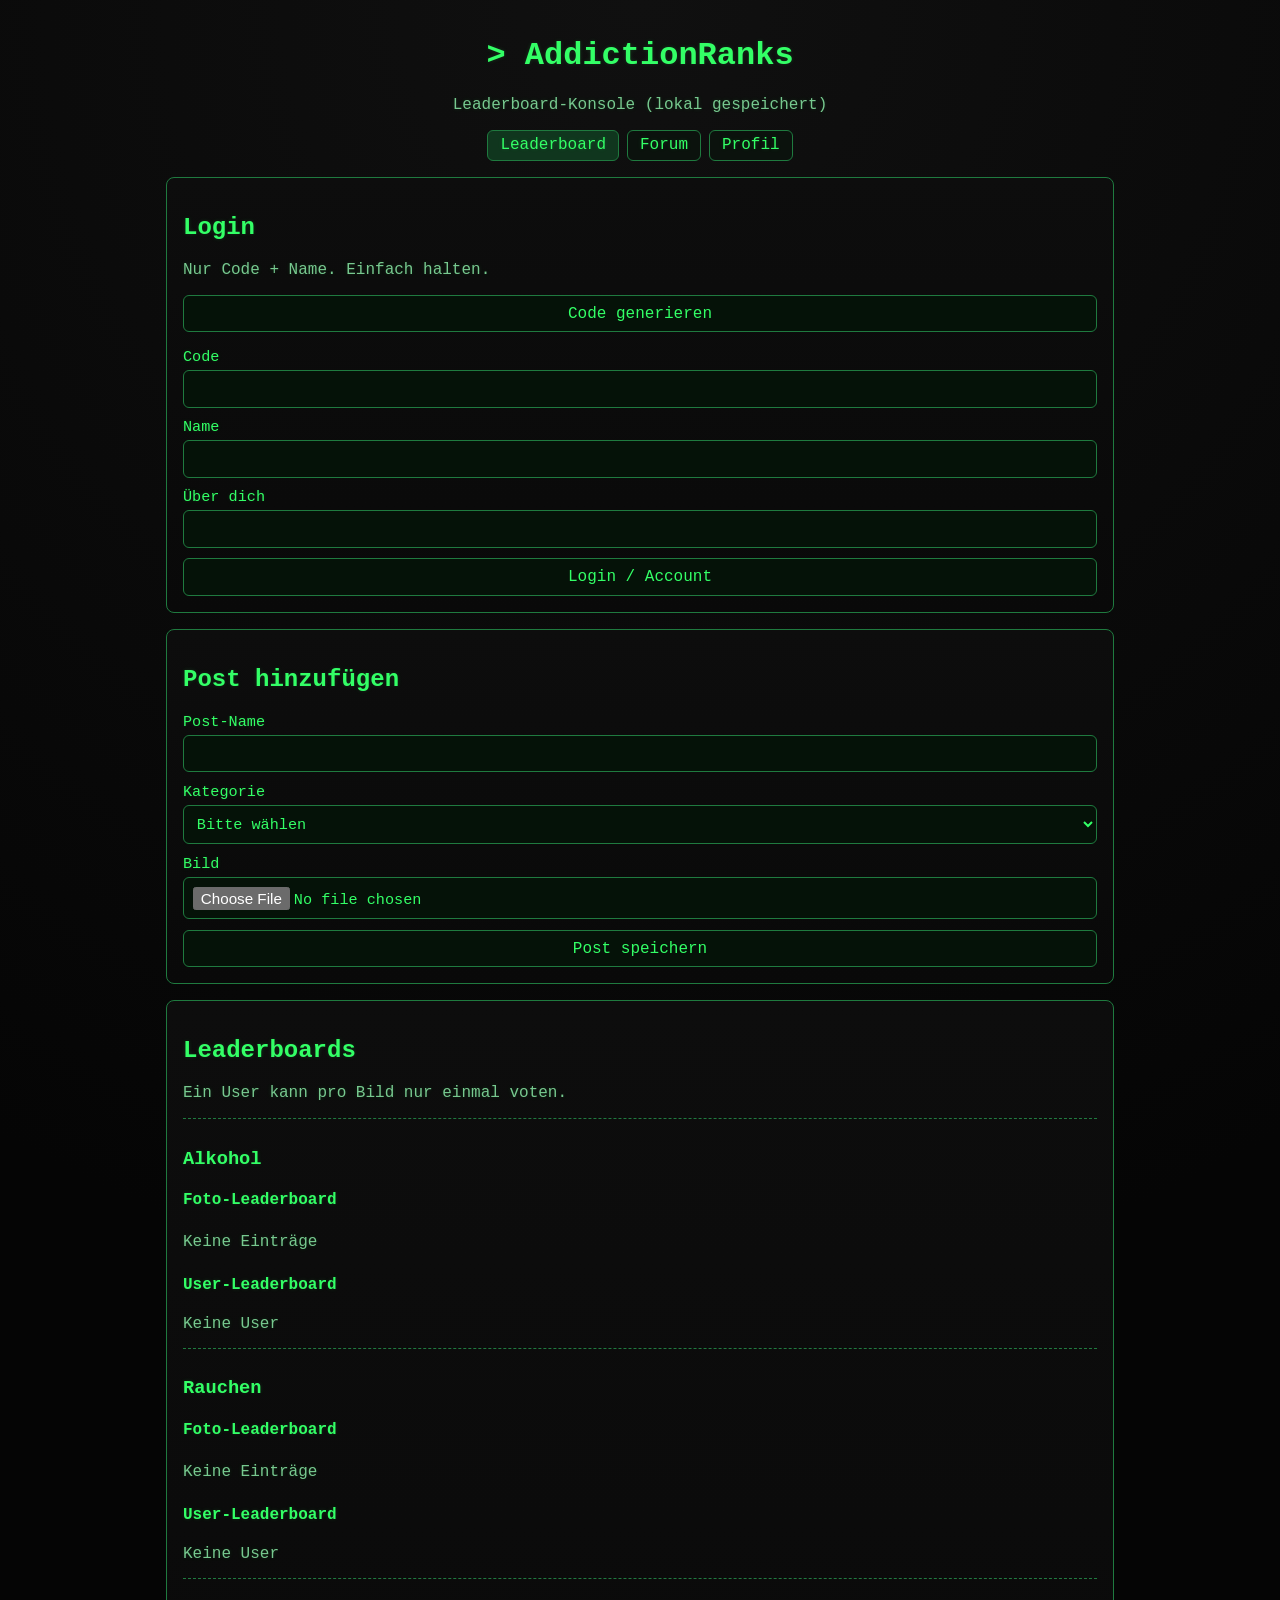
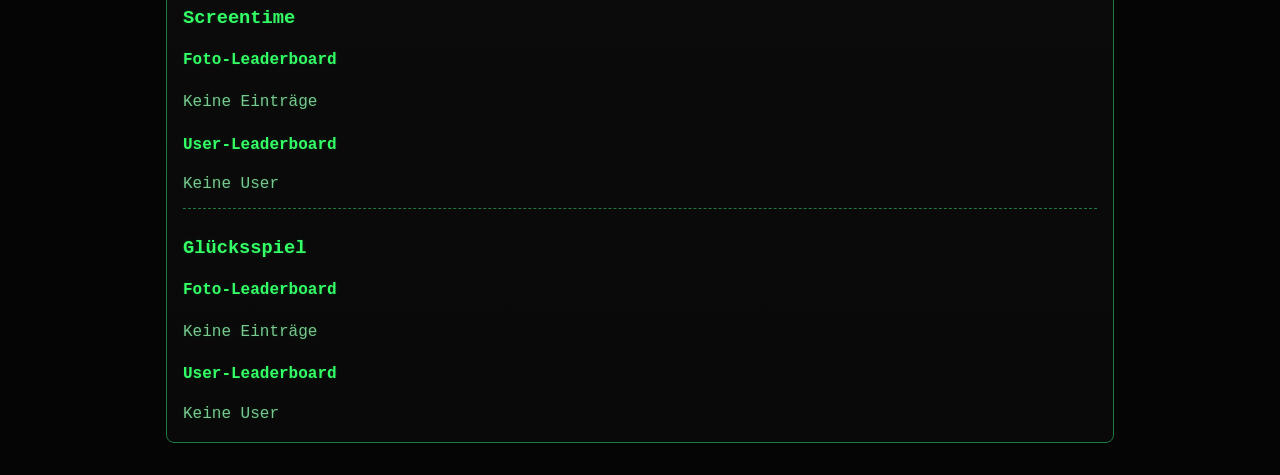
==== commit 1d74623a: "Simplify profiles/login and surface avatars across the app" ====
--- a/index.html
+++ b/index.html
@@ -20,7 +20,7 @@
 
       <section class="card">
         <h2>Login</h2>
-        <p class="hint">Code + PIN (optional) für stabilere lokale Konten.</p>
+        <p class="hint">Nur Code + Name. Einfach halten.</p>
         <div id="auth-out">
           <button type="button" id="generate-code">Code generieren</button>
           <p id="generated-code" class="mono"></p>
@@ -28,7 +28,6 @@
             <label>Code <input id="login-code" maxlength="8" required /></label>
             <label>Name <input id="login-name" maxlength="24" required /></label>
             <label>Über dich <input id="login-about" maxlength="80" /></label>
-            <label>PIN (optional) <input id="login-pin" type="password" maxlength="32" /></label>
             <button type="submit">Login / Account</button>
           </form>
         </div>
--- a/styles.css
+++ b/styles.css
@@ -1,6 +1,5 @@
 :root {
   --bg: #050505;
-  --panel: #0b0b0b;
   --line: #1f7a3f;
   --text: #33ff66;
   --muted: #77c98f;
@@ -16,25 +15,13 @@
   color: var(--text);
 }
 
-.container {
-  max-width: 980px;
-  margin: 0 auto;
-  padding: 1rem;
-}
-
+.container { max-width: 980px; margin: 0 auto; padding: 1rem; }
 .terminal { text-shadow: 0 0 4px rgba(51, 255, 102, 0.15); }
-
 header { text-align: center; margin-bottom: 1rem; }
 .subtitle, .hint { color: var(--muted); }
 .mono { font-family: inherit; letter-spacing: 0.04em; }
 
-.nav-links {
-  display: flex;
-  gap: 0.5rem;
-  justify-content: center;
-  flex-wrap: wrap;
-}
-
+.nav-links { display: flex; gap: 0.5rem; justify-content: center; flex-wrap: wrap; }
 .nav-links a {
   color: var(--text);
   text-decoration: none;
@@ -43,7 +30,6 @@
   border-radius: 6px;
   background: #0b120d;
 }
-
 .nav-links a[aria-current="page"] { background: #10361e; }
 
 .card {
@@ -70,11 +56,11 @@
 textarea { resize: vertical; }
 button { cursor: pointer; }
 button:hover { background: #10361e; }
-
 a { color: #89ffae; }
 
 .leaderboards, .leaderboard { display: grid; gap: 0.75rem; }
 .category-block { border-top: 1px dashed var(--line); padding-top: 0.6rem; }
+
 .entry {
   border: 1px solid var(--line);
   background: #081009;
@@ -84,6 +70,7 @@
   grid-template-columns: 130px 1fr;
   gap: 0.75rem;
 }
+
 .entry-photo, .forum-image, .profile-photo {
   width: 100%;
   border-radius: 8px;
@@ -91,13 +78,36 @@
   object-fit: cover;
   background: #041006;
 }
+
 .entry-photo { height: 130px; }
 .forum-image { max-height: 320px; margin-top: 0.5rem; }
 .profile-photo { width: 180px; height: 180px; }
 
+.mini-avatar {
+  width: 24px;
+  height: 24px;
+  border-radius: 50%;
+  border: 1px solid var(--line);
+  object-fit: cover;
+  vertical-align: middle;
+}
+
+.mini-avatar.large {
+  width: 72px;
+  height: 72px;
+  border-radius: 8px;
+}
+
 .entry-content h3, .entry-content p, .forum-post h3, .forum-post p, .profile-card h3, .profile-card p { margin: 0 0 0.4rem; }
 .entry-actions { display: flex; gap: 0.4rem; }
 .simple-list p, .empty { color: var(--muted); margin: 0.2rem 0; }
+
+.author-row {
+  display: flex;
+  align-items: center;
+  gap: 0.4rem;
+  margin-bottom: 0.3rem;
+}
 
 .forum-post, .profile-card {
   border: 1px solid var(--line);
@@ -106,6 +116,24 @@
   padding: 0.7rem;
 }
 
+.profiles-grid {
+  display: grid;
+  grid-template-columns: repeat(auto-fill, minmax(130px, 1fr));
+  gap: 0.6rem;
+}
+
+.mini-profile {
+  border: 1px solid var(--line);
+  border-radius: 8px;
+  background: #071108;
+  padding: 0.5rem;
+  text-decoration: none;
+  color: var(--text);
+  display: grid;
+  justify-items: center;
+  gap: 0.4rem;
+}
+
 @media (max-width: 680px) {
   .entry { grid-template-columns: 1fr; }
   .entry-photo { height: 220px; }
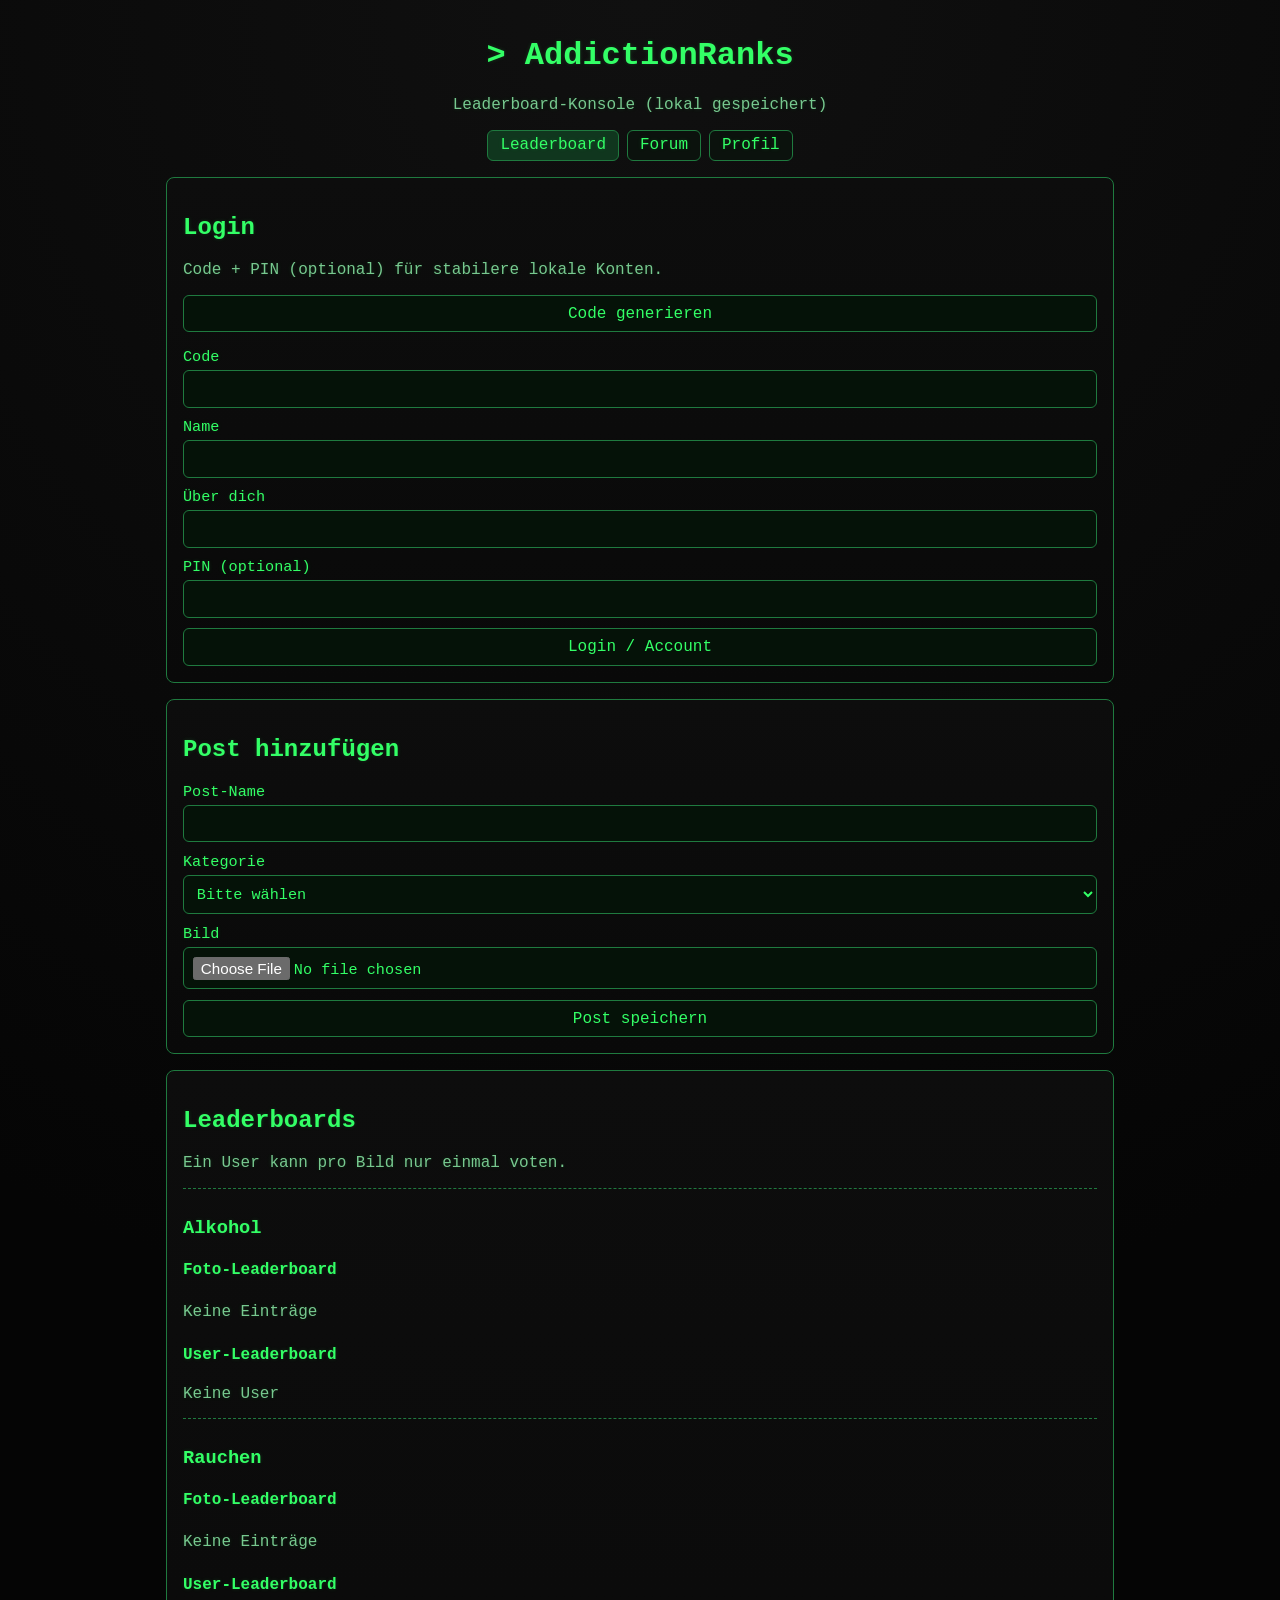
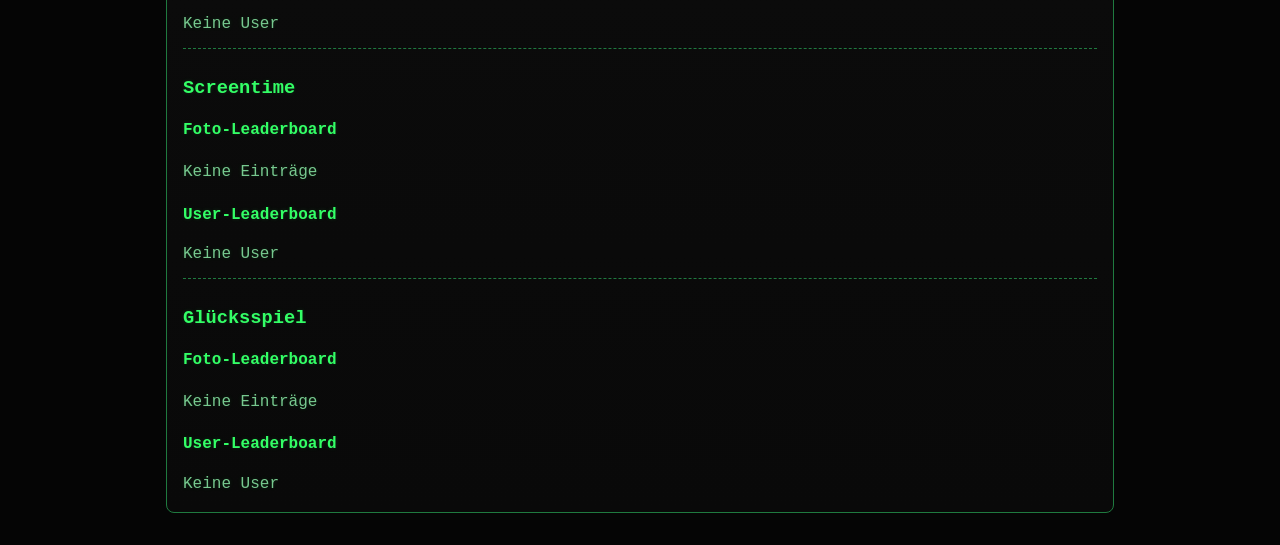
==== commit e4a664a3: "Merge pull request #4 from NicholasThePooP4721/codex/generate-simple-addiction-leaderboard-page-vh5t" ====
--- a/index.html
+++ b/index.html
@@ -20,7 +20,7 @@
 
       <section class="card">
         <h2>Login</h2>
-        <p class="hint">Nur Code + Name. Einfach halten.</p>
+        <p class="hint">Code + PIN (optional) für stabilere lokale Konten.</p>
         <div id="auth-out">
           <button type="button" id="generate-code">Code generieren</button>
           <p id="generated-code" class="mono"></p>
@@ -28,6 +28,7 @@
             <label>Code <input id="login-code" maxlength="8" required /></label>
             <label>Name <input id="login-name" maxlength="24" required /></label>
             <label>Über dich <input id="login-about" maxlength="80" /></label>
+            <label>PIN (optional) <input id="login-pin" type="password" maxlength="32" /></label>
             <button type="submit">Login / Account</button>
           </form>
         </div>
--- a/styles.css
+++ b/styles.css
@@ -1,5 +1,6 @@
 :root {
   --bg: #050505;
+  --panel: #0b0b0b;
   --line: #1f7a3f;
   --text: #33ff66;
   --muted: #77c98f;
@@ -15,13 +16,25 @@
   color: var(--text);
 }
 
-.container { max-width: 980px; margin: 0 auto; padding: 1rem; }
+.container {
+  max-width: 980px;
+  margin: 0 auto;
+  padding: 1rem;
+}
+
 .terminal { text-shadow: 0 0 4px rgba(51, 255, 102, 0.15); }
+
 header { text-align: center; margin-bottom: 1rem; }
 .subtitle, .hint { color: var(--muted); }
 .mono { font-family: inherit; letter-spacing: 0.04em; }
 
-.nav-links { display: flex; gap: 0.5rem; justify-content: center; flex-wrap: wrap; }
+.nav-links {
+  display: flex;
+  gap: 0.5rem;
+  justify-content: center;
+  flex-wrap: wrap;
+}
+
 .nav-links a {
   color: var(--text);
   text-decoration: none;
@@ -30,6 +43,7 @@
   border-radius: 6px;
   background: #0b120d;
 }
+
 .nav-links a[aria-current="page"] { background: #10361e; }
 
 .card {
@@ -56,11 +70,11 @@
 textarea { resize: vertical; }
 button { cursor: pointer; }
 button:hover { background: #10361e; }
+
 a { color: #89ffae; }
 
 .leaderboards, .leaderboard { display: grid; gap: 0.75rem; }
 .category-block { border-top: 1px dashed var(--line); padding-top: 0.6rem; }
-
 .entry {
   border: 1px solid var(--line);
   background: #081009;
@@ -70,7 +84,6 @@
   grid-template-columns: 130px 1fr;
   gap: 0.75rem;
 }
-
 .entry-photo, .forum-image, .profile-photo {
   width: 100%;
   border-radius: 8px;
@@ -78,36 +91,13 @@
   object-fit: cover;
   background: #041006;
 }
-
 .entry-photo { height: 130px; }
 .forum-image { max-height: 320px; margin-top: 0.5rem; }
 .profile-photo { width: 180px; height: 180px; }
 
-.mini-avatar {
-  width: 24px;
-  height: 24px;
-  border-radius: 50%;
-  border: 1px solid var(--line);
-  object-fit: cover;
-  vertical-align: middle;
-}
-
-.mini-avatar.large {
-  width: 72px;
-  height: 72px;
-  border-radius: 8px;
-}
-
 .entry-content h3, .entry-content p, .forum-post h3, .forum-post p, .profile-card h3, .profile-card p { margin: 0 0 0.4rem; }
 .entry-actions { display: flex; gap: 0.4rem; }
 .simple-list p, .empty { color: var(--muted); margin: 0.2rem 0; }
-
-.author-row {
-  display: flex;
-  align-items: center;
-  gap: 0.4rem;
-  margin-bottom: 0.3rem;
-}
 
 .forum-post, .profile-card {
   border: 1px solid var(--line);
@@ -116,24 +106,6 @@
   padding: 0.7rem;
 }
 
-.profiles-grid {
-  display: grid;
-  grid-template-columns: repeat(auto-fill, minmax(130px, 1fr));
-  gap: 0.6rem;
-}
-
-.mini-profile {
-  border: 1px solid var(--line);
-  border-radius: 8px;
-  background: #071108;
-  padding: 0.5rem;
-  text-decoration: none;
-  color: var(--text);
-  display: grid;
-  justify-items: center;
-  gap: 0.4rem;
-}
-
 @media (max-width: 680px) {
   .entry { grid-template-columns: 1fr; }
   .entry-photo { height: 220px; }
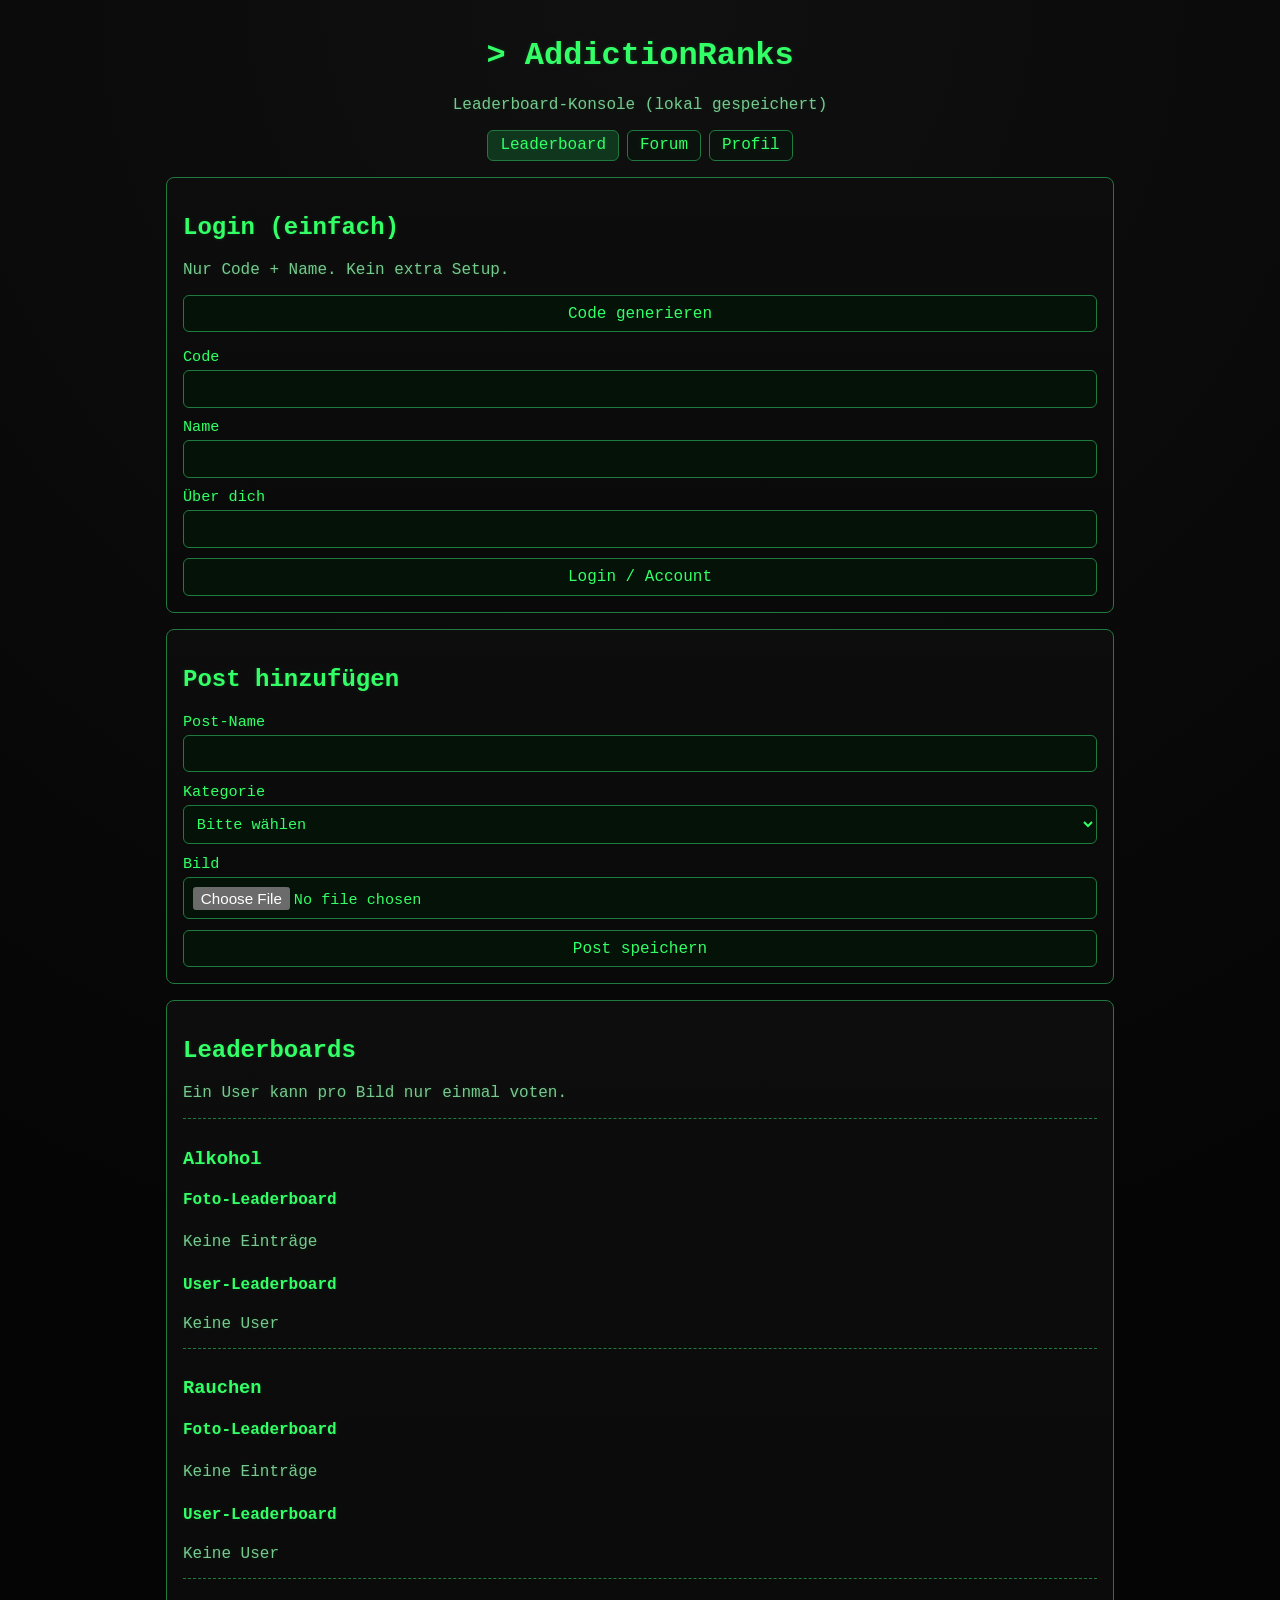
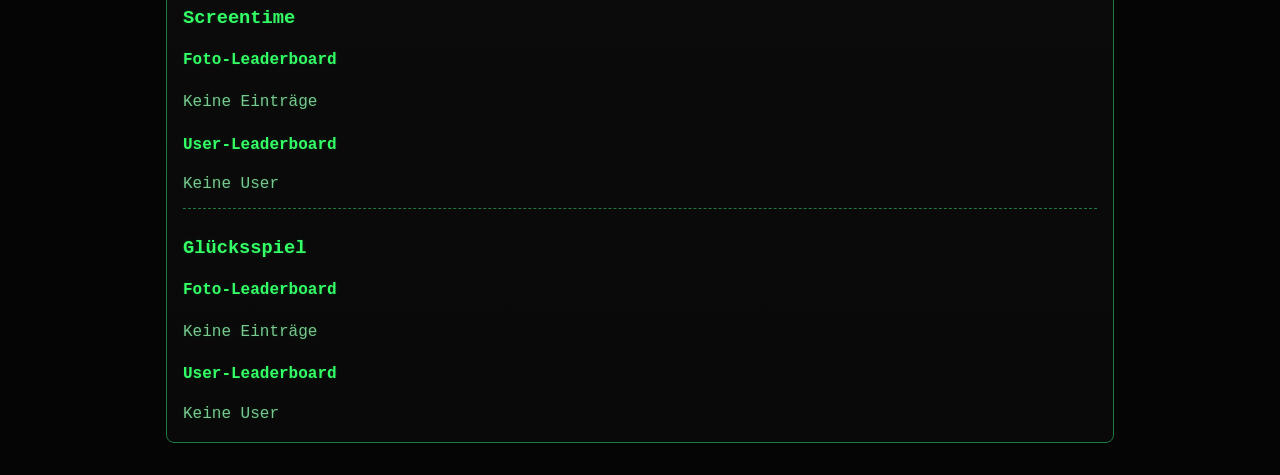
==== commit 6a3d64d2: "Simplify profile flow and surface avatars across the app" ====
--- a/index.html
+++ b/index.html
@@ -19,8 +19,8 @@
       </header>
 
       <section class="card">
-        <h2>Login</h2>
-        <p class="hint">Code + PIN (optional) für stabilere lokale Konten.</p>
+        <h2>Login (einfach)</h2>
+        <p class="hint">Nur Code + Name. Kein extra Setup.</p>
         <div id="auth-out">
           <button type="button" id="generate-code">Code generieren</button>
           <p id="generated-code" class="mono"></p>
@@ -28,12 +28,14 @@
             <label>Code <input id="login-code" maxlength="8" required /></label>
             <label>Name <input id="login-name" maxlength="24" required /></label>
             <label>Über dich <input id="login-about" maxlength="80" /></label>
-            <label>PIN (optional) <input id="login-pin" type="password" maxlength="32" /></label>
             <button type="submit">Login / Account</button>
           </form>
         </div>
         <div id="auth-in" hidden>
-          <p id="session-line"></p>
+          <div class="session-user">
+            <img id="session-avatar" class="avatar-sm" alt="Session Avatar" />
+            <p id="session-line"></p>
+          </div>
           <p><a id="session-profile-link" href="profile.html">Zu meinem Profil</a></p>
           <button type="button" id="logout">Logout</button>
         </div>
@@ -61,7 +63,7 @@
         <img class="entry-photo" alt="User Upload" />
         <div class="entry-content">
           <h3 class="entry-title"></h3>
-          <p class="entry-owner"></p>
+          <div class="entry-owner owner-row"></div>
           <p class="entry-score"></p>
           <div class="entry-actions">
             <button class="vote-up" type="button">+1</button>
--- a/styles.css
+++ b/styles.css
@@ -1,6 +1,5 @@
 :root {
   --bg: #050505;
-  --panel: #0b0b0b;
   --line: #1f7a3f;
   --text: #33ff66;
   --muted: #77c98f;
@@ -23,10 +22,11 @@
 }
 
 .terminal { text-shadow: 0 0 4px rgba(51, 255, 102, 0.15); }
-
 header { text-align: center; margin-bottom: 1rem; }
 .subtitle, .hint { color: var(--muted); }
 .mono { font-family: inherit; letter-spacing: 0.04em; }
+
+a { color: #89ffae; }
 
 .nav-links {
   display: flex;
@@ -71,10 +71,26 @@
 button { cursor: pointer; }
 button:hover { background: #10361e; }
 
-a { color: #89ffae; }
+.session-user,
+.owner-row {
+  display: flex;
+  align-items: center;
+  gap: 0.5rem;
+  flex-wrap: wrap;
+}
+
+.avatar-sm {
+  width: 32px;
+  height: 32px;
+  border-radius: 50%;
+  border: 1px solid var(--line);
+  object-fit: cover;
+  background: #041006;
+}
 
 .leaderboards, .leaderboard { display: grid; gap: 0.75rem; }
 .category-block { border-top: 1px dashed var(--line); padding-top: 0.6rem; }
+
 .entry {
   border: 1px solid var(--line);
   background: #081009;
@@ -84,22 +100,36 @@
   grid-template-columns: 130px 1fr;
   gap: 0.75rem;
 }
-.entry-photo, .forum-image, .profile-photo {
+
+.entry-photo,
+.forum-image,
+.profile-photo {
   width: 100%;
   border-radius: 8px;
   border: 1px solid var(--line);
   object-fit: cover;
   background: #041006;
 }
+
 .entry-photo { height: 130px; }
 .forum-image { max-height: 320px; margin-top: 0.5rem; }
 .profile-photo { width: 180px; height: 180px; }
 
-.entry-content h3, .entry-content p, .forum-post h3, .forum-post p, .profile-card h3, .profile-card p { margin: 0 0 0.4rem; }
+.entry-content h3,
+.entry-content p,
+.forum-post h3,
+.forum-post p,
+.profile-card h3,
+.profile-card p {
+  margin: 0 0 0.4rem;
+}
+
 .entry-actions { display: flex; gap: 0.4rem; }
-.simple-list p, .empty { color: var(--muted); margin: 0.2rem 0; }
+.simple-list p,
+.empty { color: var(--muted); margin: 0.2rem 0; }
 
-.forum-post, .profile-card {
+.forum-post,
+.profile-card {
   border: 1px solid var(--line);
   border-radius: 8px;
   background: #071108;
